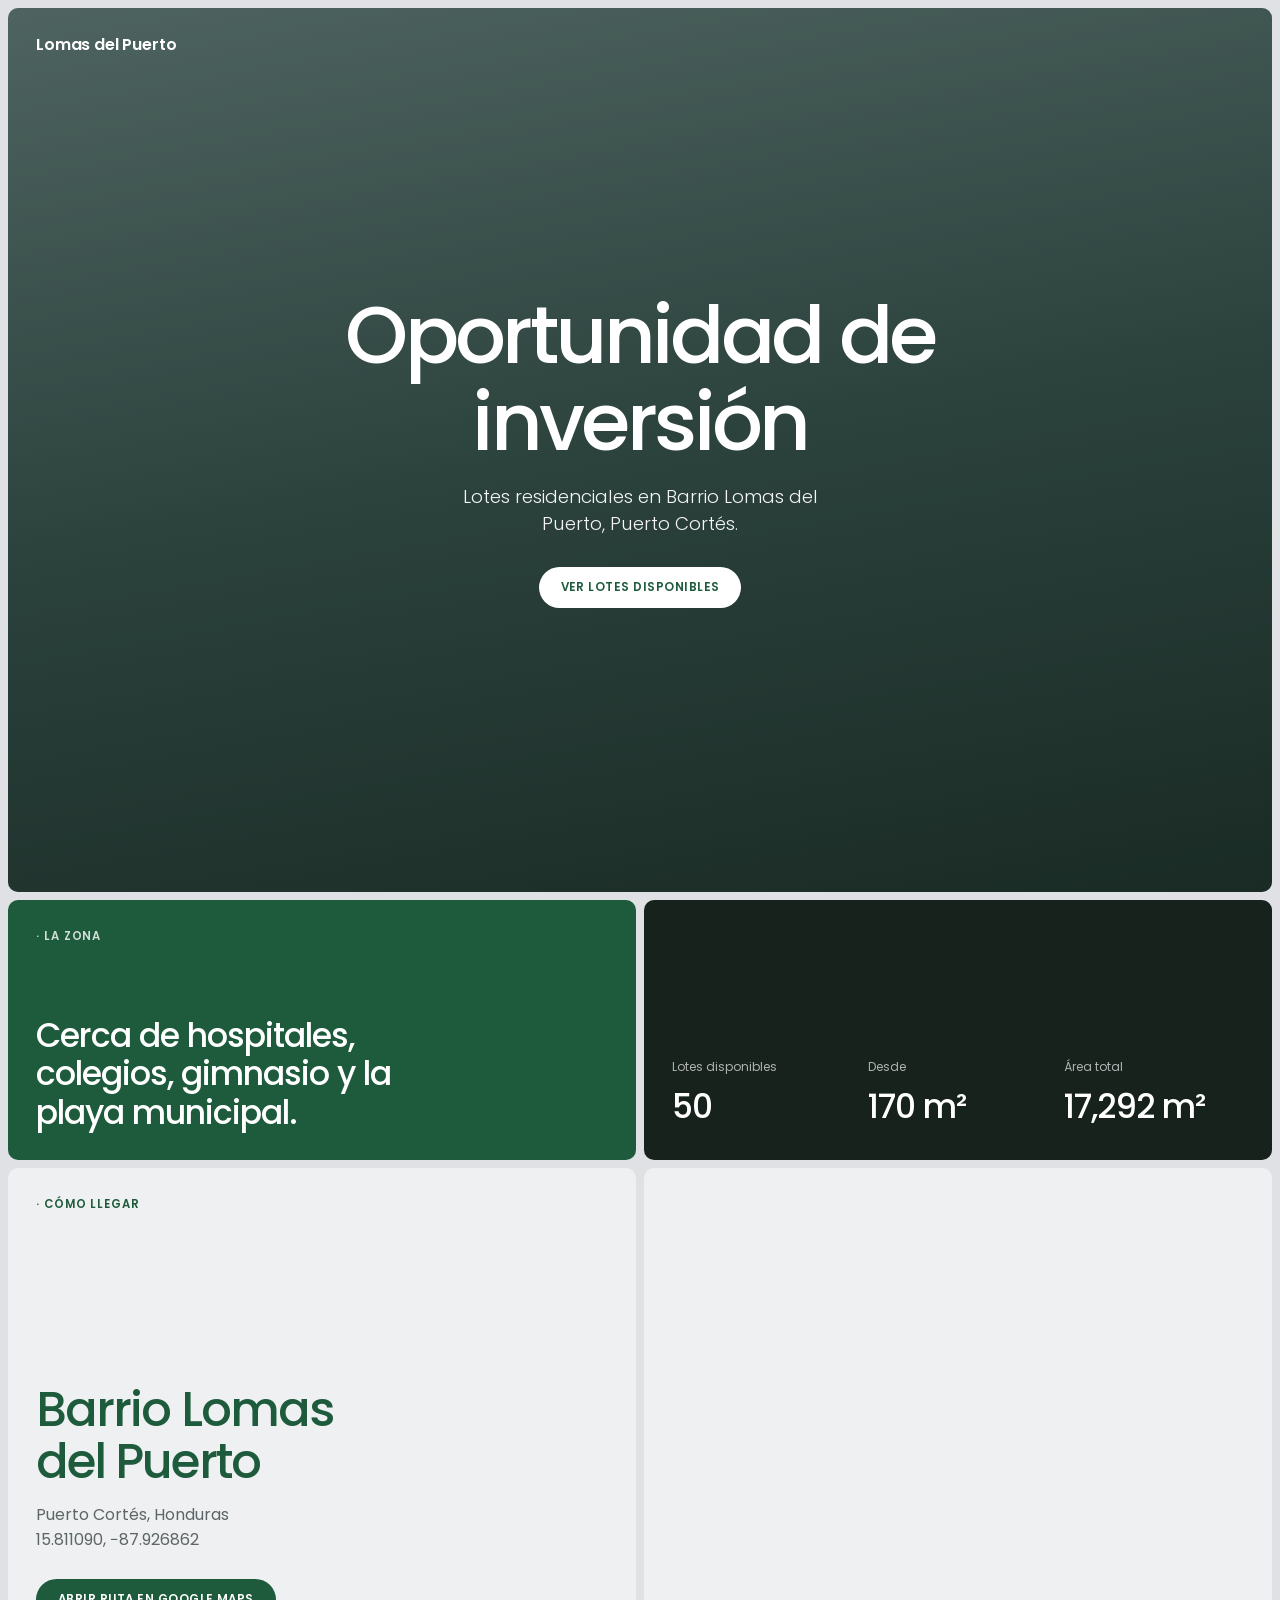
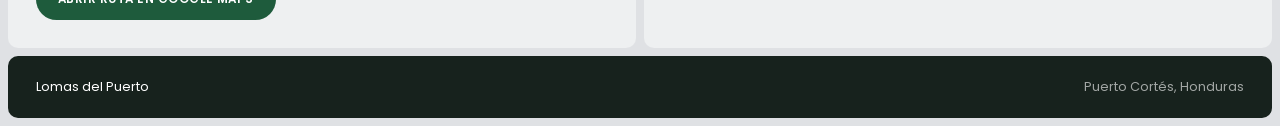
==== index.html @ cf0df142 "Landing y mapa interactivo de lotes de Lomas del Puerto - Landing "Oportunidad de inversión" con her" ====
<!doctype html>
<html lang="es">
<head>
  <meta charset="utf-8">
  <meta name="viewport" content="width=device-width, initial-scale=1">
  <title>Lomas del Puerto · Oportunidad de inversión en Puerto Cortés</title>
  <meta name="description" content="Lotes residenciales en Barrio Lomas del Puerto, Puerto Cortés. Cerca de hospitales, colegios, gimnasio y playa municipal.">
  <link rel="preconnect" href="https://fonts.googleapis.com">
  <link rel="preconnect" href="https://fonts.gstatic.com" crossorigin>
  <link rel="stylesheet" href="https://fonts.googleapis.com/css2?family=Poppins:wght@300;400;500;600&display=swap">
  <link rel="stylesheet" href="css/landing.css">
</head>
<body>
  <main class="frame">

    <!-- Hero: toma de dron. Coloca el video en media/hero.mp4 y una imagen fija en media/hero.jpg -->
    <section class="hero panel">
      <video class="hero-media" autoplay muted loop playsinline poster="media/hero.jpg">
        <source src="media/hero.mp4" type="video/mp4">
      </video>
      <div class="hero-shade"></div>
      <a href="./" class="logo">Lomas del Puerto</a>
      <div class="hero-content">
        <h1>Oportunidad de inversión</h1>
        <p>Lotes residenciales en Barrio Lomas del Puerto, Puerto Cortés.</p>
        <a href="mapa.html" class="btn btn-light">Ver lotes disponibles</a>
      </div>
    </section>

    <div class="duo">
      <section class="panel panel-accent zone">
        <p class="eyebrow eyebrow-light">La zona</p>
        <p class="zone-text">Cerca de hospitales, colegios, gimnasio y la playa municipal.</p>
      </section>
      <section class="panel panel-dark facts">
        <dl>
          <div><dt>Lotes disponibles</dt><dd id="stat-disponibles">53</dd></div>
          <div><dt>Desde</dt><dd>170 m²</dd></div>
          <div><dt>Área total</dt><dd>17,292 m²</dd></div>
        </dl>
      </section>
    </div>

    <section class="duo route" id="ubicacion">
      <div class="panel panel-light route-text">
        <p class="eyebrow">Cómo llegar</p>
        <div>
          <h2>Barrio Lomas del Puerto</h2>
          <p class="intro">Puerto Cortés, Honduras<br>15.811090, −87.926862</p>
          <a class="btn" id="btn-ruta" target="_blank" rel="noopener">Abrir ruta en Google Maps</a>
        </div>
      </div>
      <iframe class="panel route-map" id="mapa-google" title="Ubicación en Google Maps" loading="lazy" referrerpolicy="no-referrer-when-downgrade"></iframe>
    </section>

    <footer class="panel panel-dark footer">
      <span>Lomas del Puerto</span>
      <span>Puerto Cortés, Honduras</span>
    </footer>
  </main>

  <script src="js/config.js"></script>
  <script src="js/landing.js"></script>
</body>
</html>
---- css/landing.css ----
:root {
  --page: #dfe1e4;
  --surface: #eef0f1;
  --ink: #23292b;
  --muted: #5d6567;
  --accent: #1e5b3c;      /* verde profundo, acorde a los lotes del mapa */
  --accent-dark: #164430;
  --dark: #17221d;
  --radius: 10px;
  --gap: 8px;
  font-family: "Poppins", "Segoe UI", system-ui, sans-serif;
  color: var(--ink);
}

* { box-sizing: border-box; }
[hidden] { display: none !important; }
html { scroll-behavior: smooth; }
body { margin: 0; background: var(--page); -webkit-font-smoothing: antialiased; }
h1, h2 { font-weight: 500; margin: 0; line-height: 1.08; }

/* Marco: toda la página son paneles con esquinas suaves separados por un margen fino */
.frame { padding: var(--gap); display: flex; flex-direction: column; gap: var(--gap); }
.panel { border-radius: var(--radius); overflow: hidden; position: relative; }
.panel-accent { background: var(--accent); color: #fff; }
.panel-dark { background: var(--dark); color: #fff; }

.eyebrow {
  margin: 0; font-size: .72rem; font-weight: 600; text-transform: uppercase; letter-spacing: .08em; color: var(--accent);
}
.eyebrow::before { content: "· "; }
.eyebrow-light { color: rgba(255, 255, 255, .8); }

.btn {
  display: inline-block; padding: 12px 22px; border-radius: 999px; background: var(--accent); color: #fff;
  font-size: .74rem; font-weight: 600; text-transform: uppercase; letter-spacing: .04em; text-decoration: none;
  transition: background .15s, color .15s;
}
.btn:hover { background: var(--accent-dark); }
.btn-light { background: #fff; color: var(--accent); }
.btn-light:hover { background: var(--surface); }

/* Hero */
.hero {
  min-height: calc(100svh - var(--gap) * 2); display: flex; align-items: center; justify-content: center;
  padding: 96px 20px; text-align: center; color: #fff;
  background: linear-gradient(170deg, #6f8a86 0%, #3c5852 50%, #22362f 100%);
}
.hero-media { position: absolute; inset: 0; width: 100%; height: 100%; object-fit: cover; }
.hero-media.missing { display: none; }
.hero-shade { position: absolute; inset: 0; background: rgba(10, 20, 16, .32); }
.logo {
  position: absolute; top: 24px; left: 28px; z-index: 2; color: #fff; text-decoration: none;
  font-weight: 600; font-size: 1rem; letter-spacing: -.01em;
}
.hero-content { position: relative; max-width: 760px; display: flex; flex-direction: column; align-items: center; }
.hero h1 { font-size: clamp(2.5rem, 7vw, 5rem); letter-spacing: -.045em; }
.hero p { margin: 18px 0 30px; font-size: clamp(1rem, 2vw, 1.15rem); font-weight: 300; opacity: .95; max-width: 36ch; }

/* Bloques bajo el hero */
.duo { display: grid; grid-template-columns: 1fr 1fr; gap: var(--gap); }
.zone, .facts { padding: 28px; min-height: 260px; display: flex; flex-direction: column; }
.zone-text { margin: auto 0 0; font-size: clamp(1.4rem, 2.6vw, 2.1rem); font-weight: 500; letter-spacing: -.03em; line-height: 1.15; max-width: 20ch; }
.facts dl { margin: auto 0 0; display: grid; grid-template-columns: repeat(3, 1fr); gap: 16px; }
.facts dt { font-size: .75rem; opacity: .65; }
.facts dd { margin: 6px 0 0; font-size: clamp(1.4rem, 2.6vw, 2.1rem); font-weight: 500; letter-spacing: -.03em; }

/* Cómo llegar: texto y mapa en la misma fila */
.panel-light { background: var(--surface); }
.route-text { padding: 28px; min-height: 480px; display: flex; flex-direction: column; justify-content: space-between; gap: 32px; }
.route-text h2 { font-size: clamp(2rem, 4vw, 3rem); letter-spacing: -.04em; color: var(--accent); max-width: 12ch; }
.intro { margin: 16px 0 26px; line-height: 1.55; color: var(--muted); }
.route-map { width: 100%; height: 100%; min-height: 480px; border: 0; display: block; background: var(--surface); }

.footer { display: flex; justify-content: space-between; flex-wrap: wrap; gap: 12px; padding: 22px 28px; font-size: .8rem; }
.footer span:last-child { opacity: .6; }

@media (max-width: 760px) {
  .duo { grid-template-columns: 1fr; }
  .zone, .facts { min-height: 200px; padding: 24px; }
  .facts dl { grid-template-columns: 1fr 1fr; }
  .route-text { min-height: 0; padding: 24px; }
  .route-map { min-height: 360px; }
  .logo { left: 20px; top: 20px; }
}
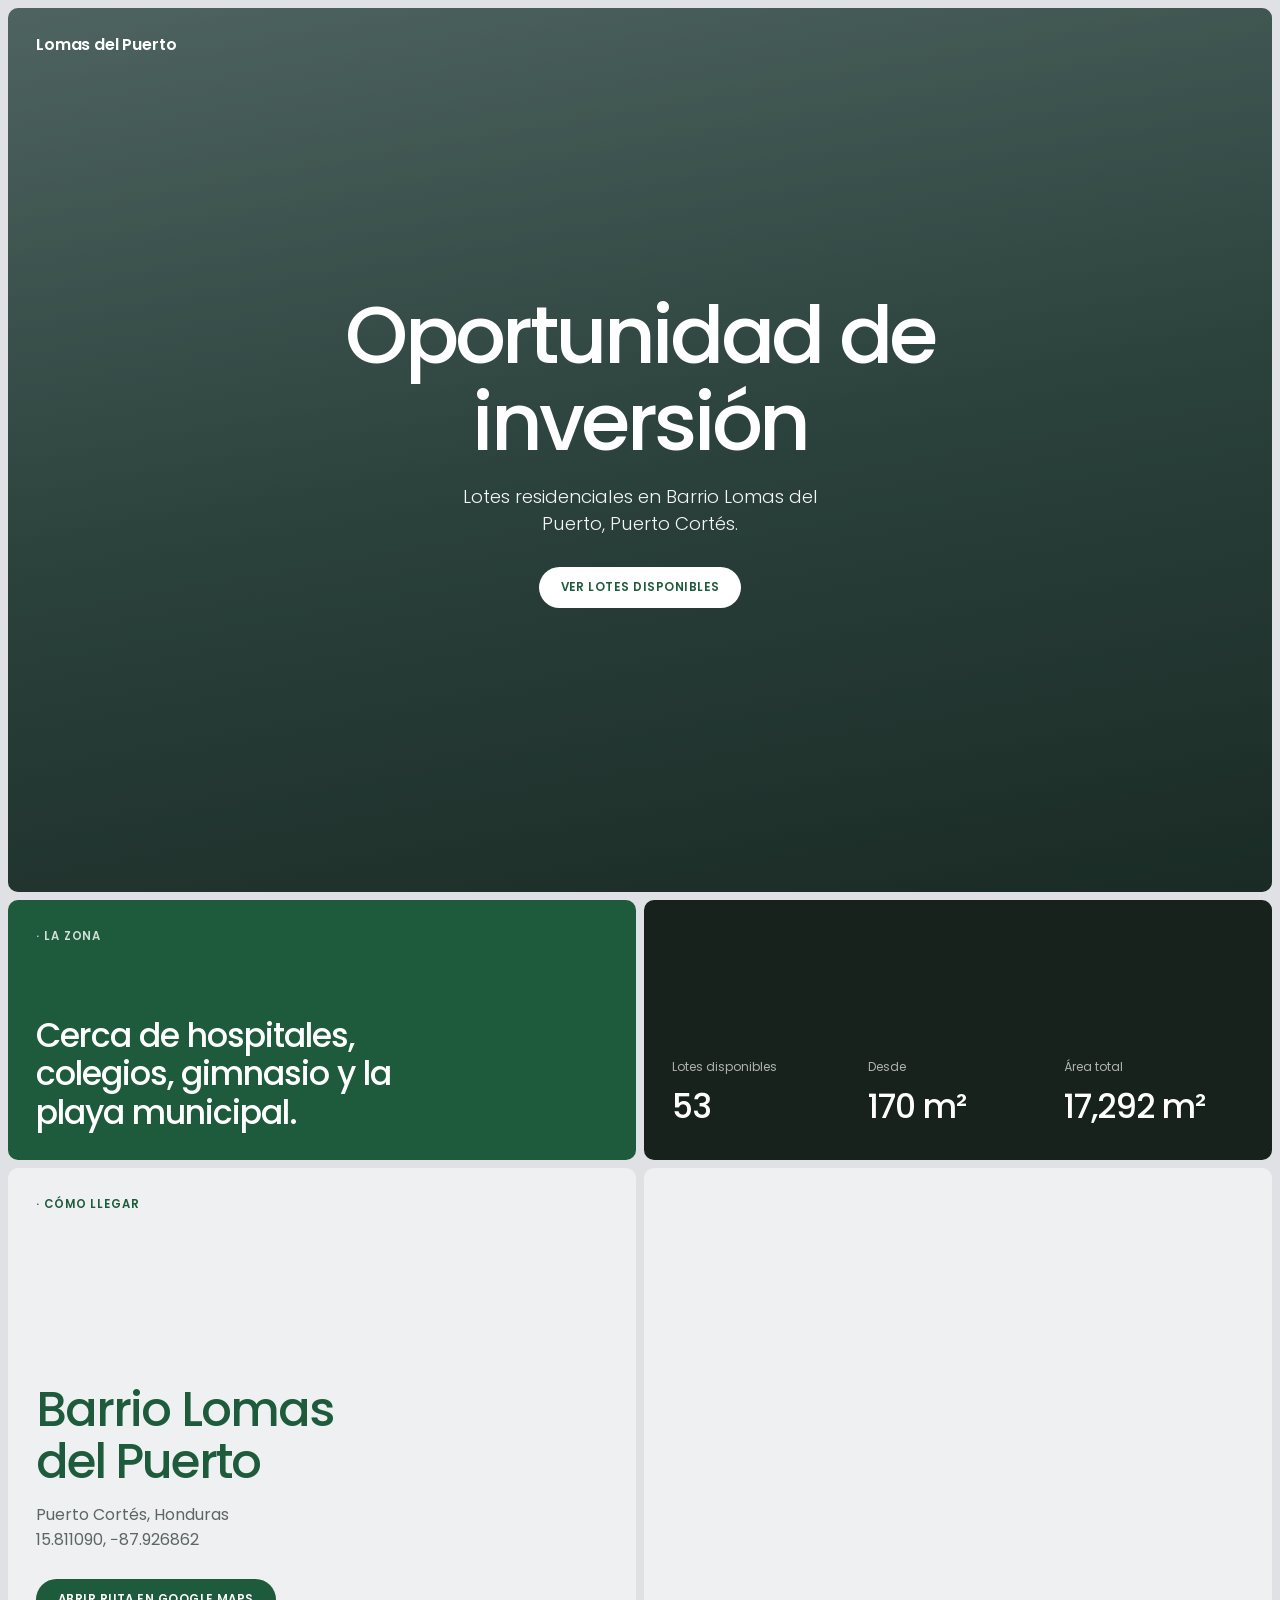
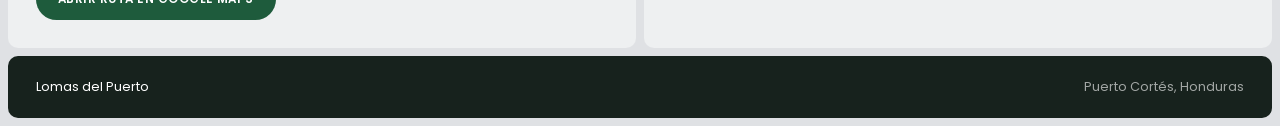
==== commit 5038d7ae: "Inventario en Supabase y panel de administración - supabase/schema.sql: tabla lotes, tabla administr" ====
--- a/index.html
+++ b/index.html
@@ -23,7 +23,7 @@
       <div class="hero-content">
         <h1>Oportunidad de inversión</h1>
         <p>Lotes residenciales en Barrio Lomas del Puerto, Puerto Cortés.</p>
-        <a href="mapa.html" class="btn btn-light">Ver lotes disponibles</a>
+        <a href="mapa" class="btn btn-light">Ver lotes disponibles</a>
       </div>
     </section>
 
@@ -60,6 +60,7 @@
   </main>
 
   <script src="js/config.js"></script>
+  <script src="js/inventario.js"></script>
   <script src="js/landing.js"></script>
 </body>
 </html>
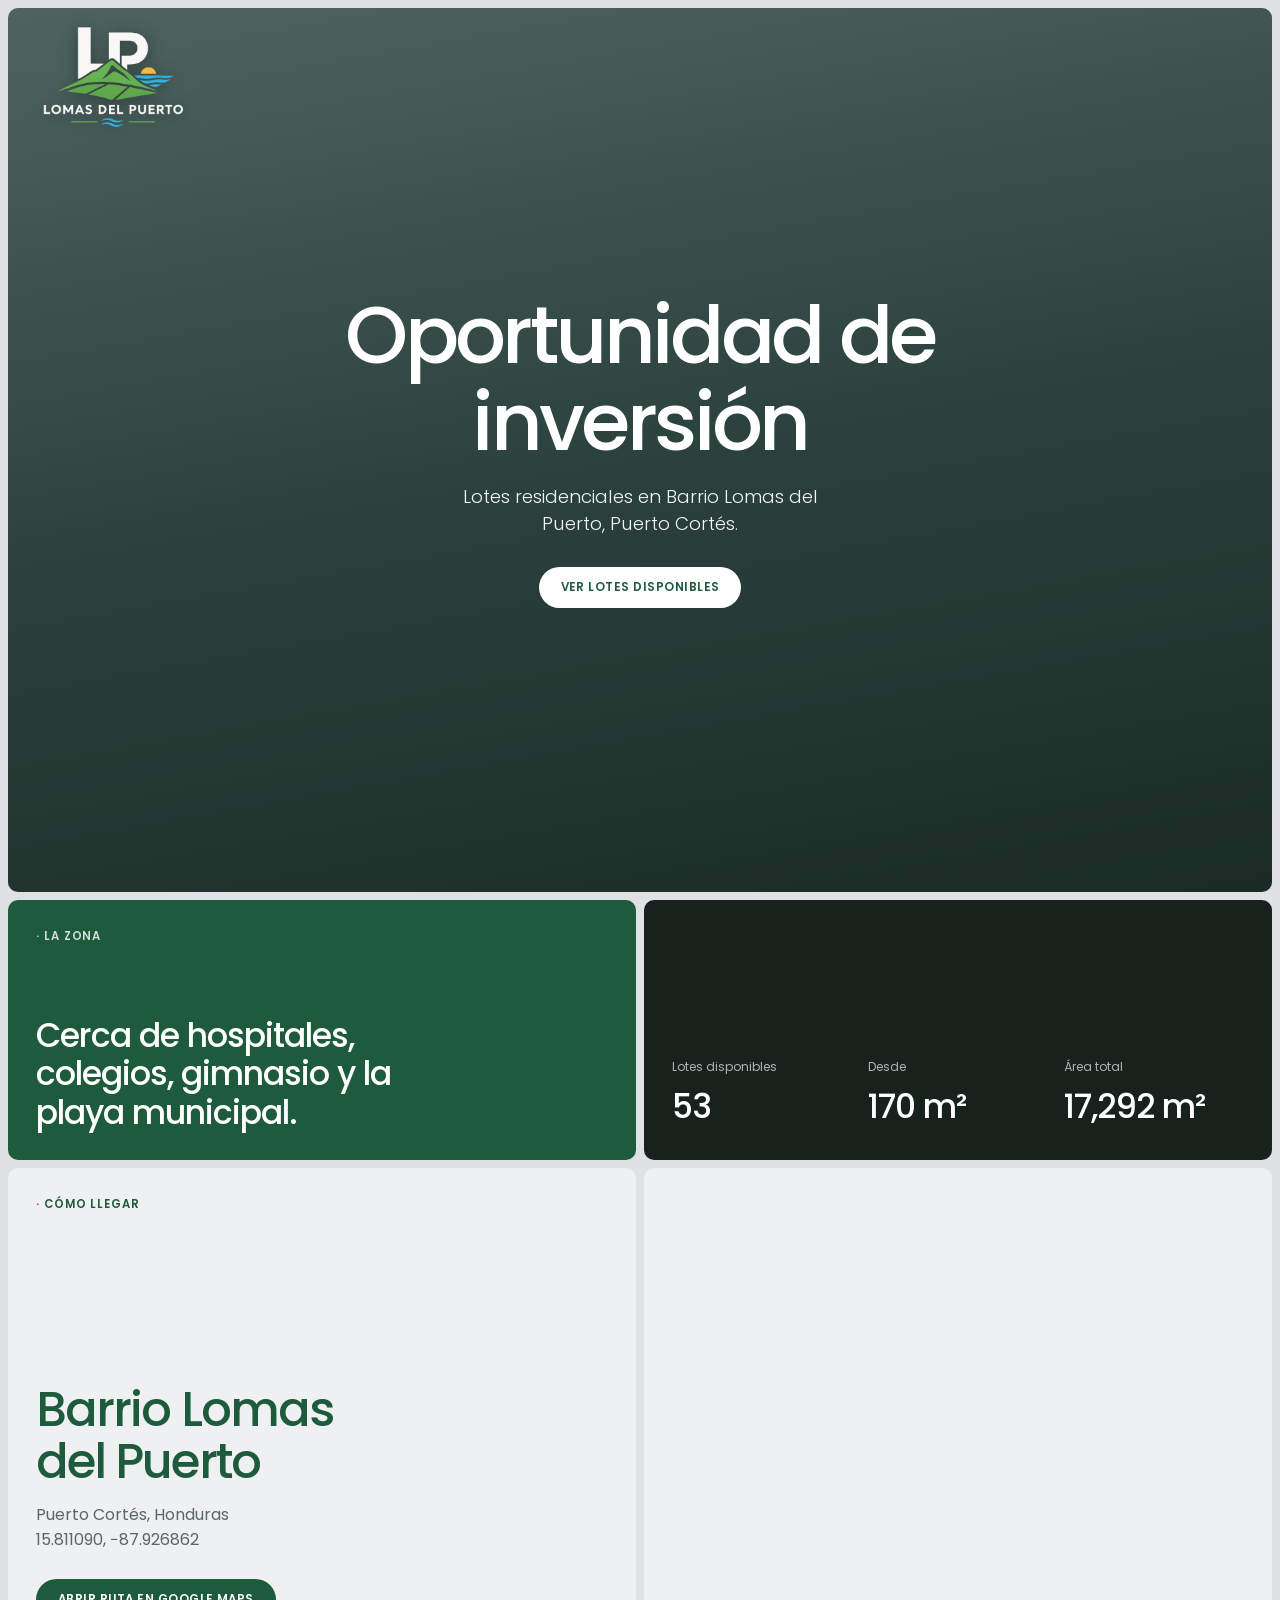
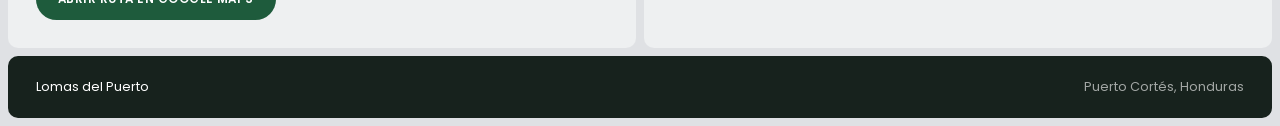
==== commit 5b06f122: "Logo, botón de WhatsApp por lote y formulario en modal - Contáctame: abre WhatsApp con el lote y el " ====
--- a/index.html
+++ b/index.html
@@ -4,6 +4,10 @@
   <meta charset="utf-8">
   <meta name="viewport" content="width=device-width, initial-scale=1">
   <title>Lomas del Puerto · Oportunidad de inversión en Puerto Cortés</title>
+  <link rel="icon" type="image/png" sizes="32x32" href="img/favicon-32.png">
+  <link rel="icon" type="image/png" sizes="192x192" href="img/favicon-192.png">
+  <link rel="apple-touch-icon" href="img/apple-touch-icon.png">
+  <meta name="theme-color" content="#1e5b3c">
   <meta name="description" content="Lotes residenciales en Barrio Lomas del Puerto, Puerto Cortés. Cerca de hospitales, colegios, gimnasio y playa municipal.">
   <link rel="preconnect" href="https://fonts.googleapis.com">
   <link rel="preconnect" href="https://fonts.gstatic.com" crossorigin>
@@ -19,7 +23,7 @@
         <source src="media/hero.mp4" type="video/mp4">
       </video>
       <div class="hero-shade"></div>
-      <a href="./" class="logo">Lomas del Puerto</a>
+      <a href="./" class="logo"><img src="img/logo-blanco.png" alt="Lomas del Puerto" width="500" height="300"></a>
       <div class="hero-content">
         <h1>Oportunidad de inversión</h1>
         <p>Lotes residenciales en Barrio Lomas del Puerto, Puerto Cortés.</p>
--- a/css/landing.css
+++ b/css/landing.css
@@ -48,10 +48,9 @@
 .hero-media { position: absolute; inset: 0; width: 100%; height: 100%; object-fit: cover; }
 .hero-media.missing { display: none; }
 .hero-shade { position: absolute; inset: 0; background: rgba(10, 20, 16, .32); }
-.logo {
-  position: absolute; top: 24px; left: 28px; z-index: 2; color: #fff; text-decoration: none;
-  font-weight: 600; font-size: 1rem; letter-spacing: -.01em;
-}
+/* Logo en blanco sin fondo; una sombra suave lo separa del video cuando la toma es clara */
+.logo { position: absolute; top: 18px; left: 20px; z-index: 2; display: block; }
+.logo img { display: block; width: 170px; height: auto; filter: drop-shadow(0 2px 8px rgba(0, 0, 0, .35)); }
 .hero-content { position: relative; max-width: 760px; display: flex; flex-direction: column; align-items: center; }
 .hero h1 { font-size: clamp(2.5rem, 7vw, 5rem); letter-spacing: -.045em; }
 .hero p { margin: 18px 0 30px; font-size: clamp(1rem, 2vw, 1.15rem); font-weight: 300; opacity: .95; max-width: 36ch; }
@@ -80,5 +79,6 @@
   .facts dl { grid-template-columns: 1fr 1fr; }
   .route-text { min-height: 0; padding: 24px; }
   .route-map { min-height: 360px; }
-  .logo { left: 20px; top: 20px; }
+  .logo { left: 12px; top: 12px; }
+  .logo img { width: 130px; }
 }
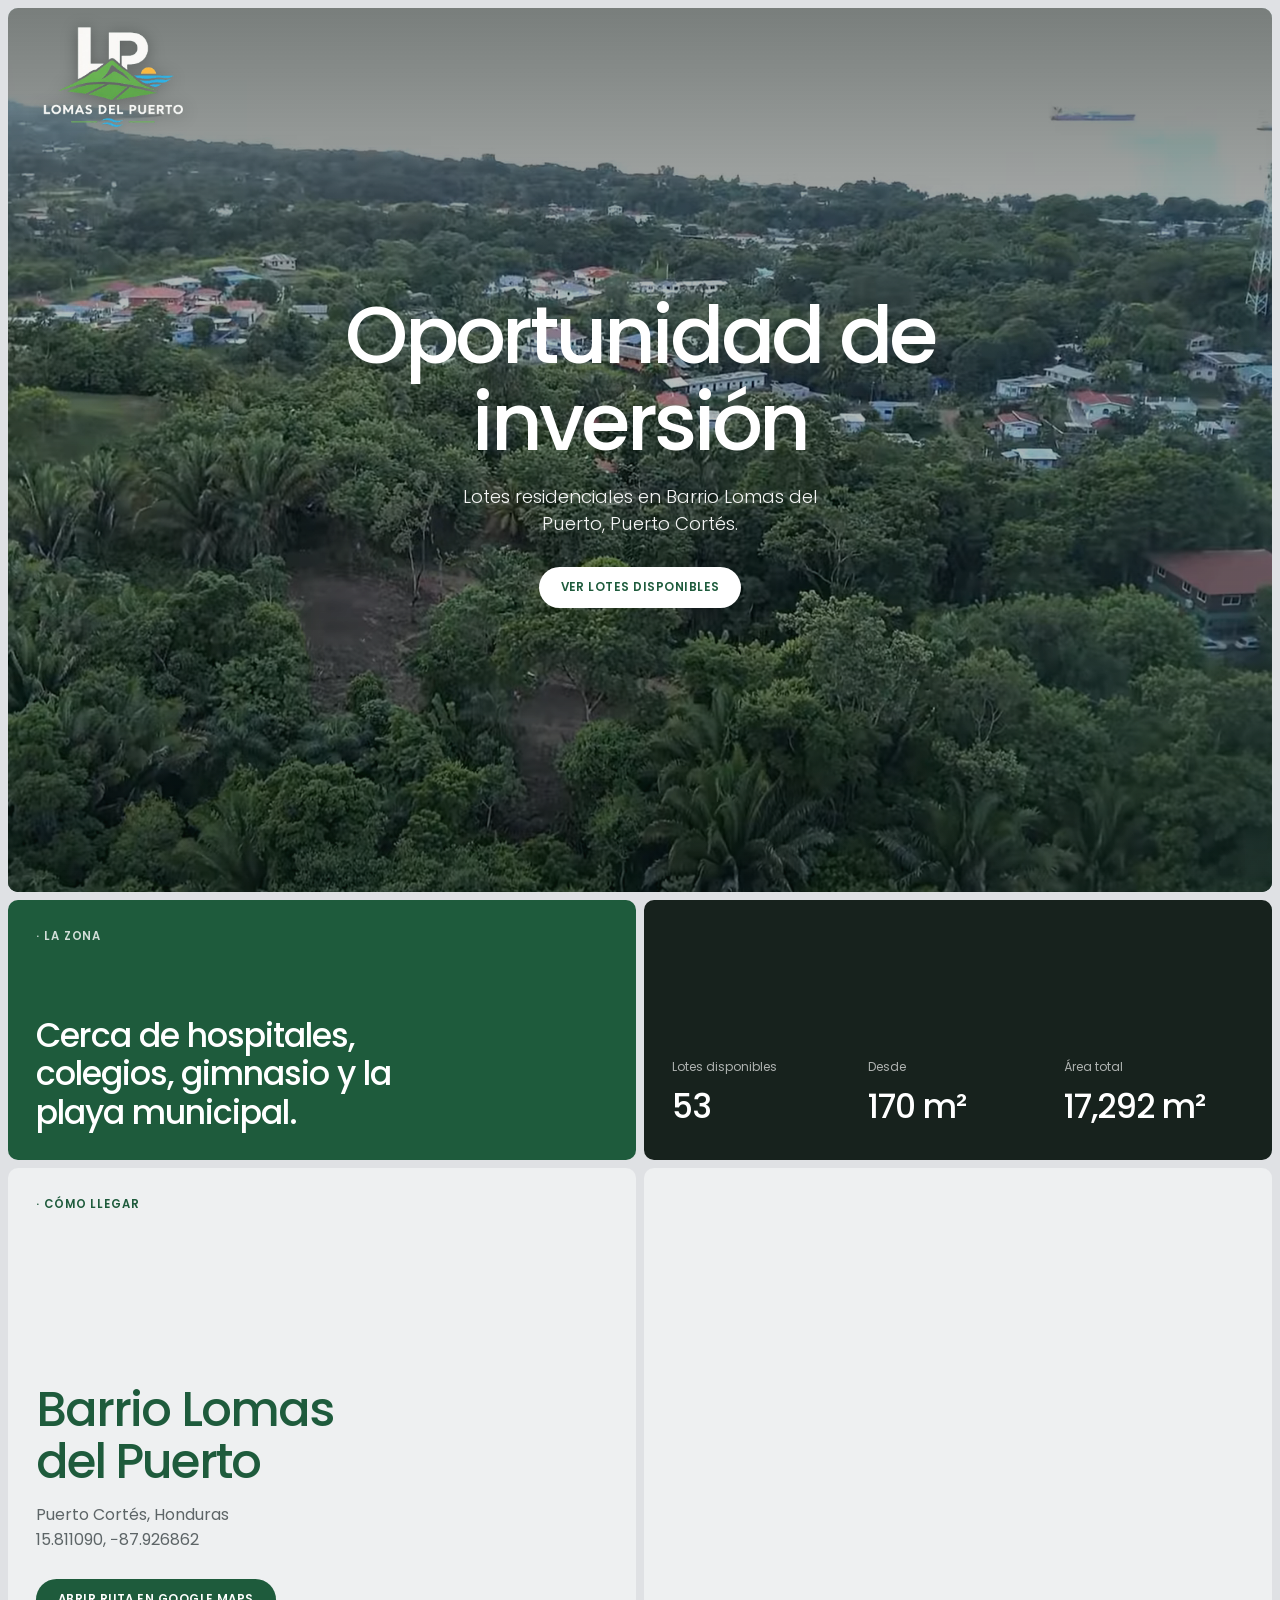
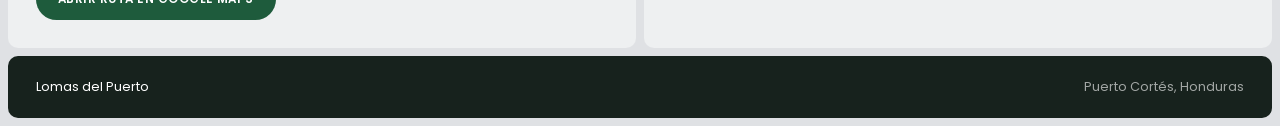
==== commit 130164fc: "Video de dron en la portada del landing - media/: hero 720p (celular) y 1080p (escritorio) en WebM y" ====
--- a/index.html
+++ b/index.html
@@ -17,10 +17,13 @@
 <body>
   <main class="frame">
 
-    <!-- Hero: toma de dron. Coloca el video en media/hero.mp4 y una imagen fija en media/hero.jpg -->
+    <!-- Hero: toma de dron (media/). 720p en celular y 1080p en pantallas grandes; WebM pesa menos, MP4 es el respaldo -->
     <section class="hero panel">
-      <video class="hero-media" autoplay muted loop playsinline poster="media/hero.jpg">
-        <source src="media/hero.mp4" type="video/mp4">
+      <video class="hero-media" autoplay muted loop playsinline preload="metadata" poster="media/hero.jpg">
+        <source src="media/hero-720.webm" type="video/webm" media="(max-width: 900px)">
+        <source src="media/hero-720.mp4" type="video/mp4" media="(max-width: 900px)">
+        <source src="media/hero-1080.webm" type="video/webm">
+        <source src="media/hero-1080.mp4" type="video/mp4">
       </video>
       <div class="hero-shade"></div>
       <a href="./" class="logo"><img src="img/logo-blanco.png" alt="Lomas del Puerto" width="500" height="300"></a>
--- a/css/landing.css
+++ b/css/landing.css
@@ -47,7 +47,11 @@
 }
 .hero-media { position: absolute; inset: 0; width: 100%; height: 100%; object-fit: cover; }
 .hero-media.missing { display: none; }
-.hero-shade { position: absolute; inset: 0; background: rgba(10, 20, 16, .32); }
+/* Más oscuro arriba: la toma tiene cielo claro detrás del logo */
+.hero-shade {
+  position: absolute; inset: 0;
+  background: linear-gradient(to bottom, rgba(10, 20, 16, .55) 0%, rgba(10, 20, 16, .28) 35%, rgba(10, 20, 16, .32) 70%, rgba(10, 20, 16, .5) 100%);
+}
 /* Logo en blanco sin fondo; una sombra suave lo separa del video cuando la toma es clara */
 .logo { position: absolute; top: 18px; left: 20px; z-index: 2; display: block; }
 .logo img { display: block; width: 170px; height: auto; filter: drop-shadow(0 2px 8px rgba(0, 0, 0, .35)); }
